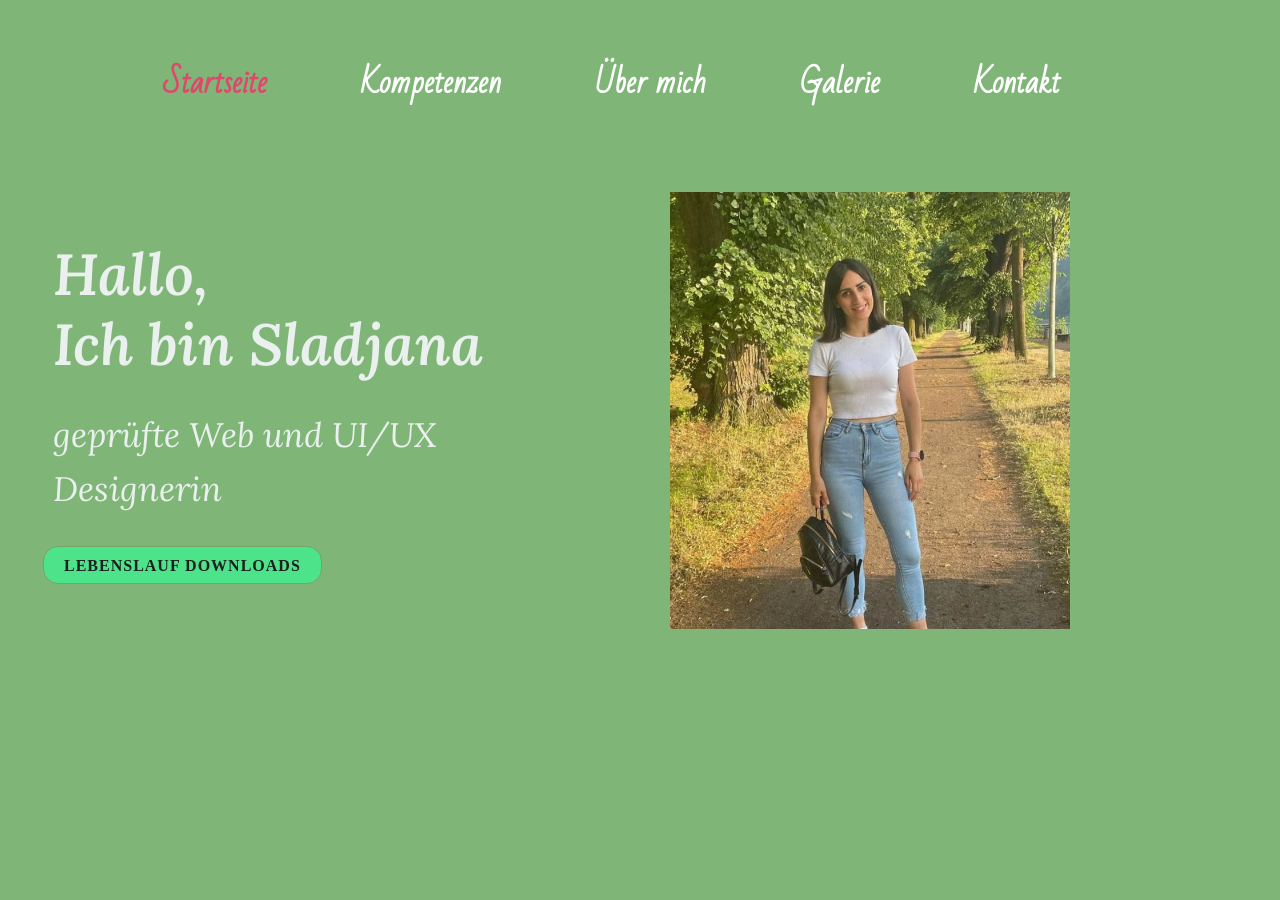
==== index.html @ 1c3aef2c "first commit" ====
<!DOCTYPE html>
<html lang="de">
	<head>
		<meta charset="utf-8">
		<meta name="viewport" content="width=device-width, initial-scale=1">
		<title>Portfolio</title>
		<link rel="stylesheet" href="css/styles.css">
		<link rel="icon" type="image/png" href="img/favicon.png">
	</head>
	<body id="nav-open">
		<!-- Header --> 
		<header>
			<div class="wrapper">
				<div class="row">
					
					<div class="column col_">
						<a class="nav-toggle nav-open" href="#nav-open">&#x2261; Menü öffnen</a>
						<a class="nav-toggle nav-closed" href="#nav-closed">&#x2261; Menü schließen</a>
						<nav>
							<ul id="navigation">
								<li><a href="startseite.html" class="active">Startseite</a></li>
								<li><a href="kompetenzen.html">Kompetenzen</a></li>
								<li>
									<a href="ueber mich.html">Über mich</a>
					
								</li>
                                <li><a href="galerie.html">Galerie</a></li>
								<li><a href="kontakt.html">Kontakt</a></li>
							</ul>
						</nav>
					</div>
				</div>
			</div>
		</header>
		<!-- Hero-Teaser --> 
		<section class="hero dark">
			<div class="wrapper">
				<div class="row">
					<div class="column col_1_2">
						<h1>Hallo, 
                            <br> Ich bin Sladjana </h1>
						<h2>geprüfte Web und UI/UX Designerin</h2>
						<a href="Lebenslauf Sladja.pdf" class="button">Lebenslauf downloads</a>
					    </div>
					<div class="column col_1_2">
						<img src="img2.jpg" width="400px">
					</div>
				</div>
			</div>
		</section>
		
	
	</body>
</html>
---- css/styles.css ----
@charset "utf-8";


/* Webfonts-Einbindung */


@import url('https://fonts.googleapis.com/css2?family=Andika&family=Bad+Script&family=Courgette&family=Lora:ital,wght@0,400..700;1,400..700&display=swap');
;


* {
	margin: 0;
	padding: 0;
	-mozbox-sizing: border-box;
	-webkit-box-sizing: border-box;
	box-sizing: border-box;
}


/* Basisformatierung */

body {
	font: 400 1.125rem/1.55 'Lora''Andika';
	color: #333;
	background-color: rgb(127, 182, 119);
}

img {
	max-width: 100%;
	height: auto;
}


/* Layout */

.wrapper {
	max-width: 1250px;
	padding: 0 25px;
	margin: 0 auto;
}

.column {
	float: left;
	margin: 25px 0 25px 5%;
}

.column:first-child {
	margin-left: 0;
}

section {
	padding: 15px 0;
}


.dark {
	background-color: rgb(127, 182, 119);
}


.no-gutter .column {
	margin: 0;
	padding: 60px;
}

.no-gutter .col_1_2 {
	width: 50%;
}

.no-gutter .col_1_3 {
	width: 33.33%;
}

.no-gutter .col_2_3 {
	width: 66.66%;
}

.no-gutter .col_1_4 {
	width: 25%;
}

.no-gutter .col_3_4 {
	width: 75%;
}


/* Clearfix */

.row:before,
.row:after {
	content: " ";
	display: table;
}

.row::after {
	clear: both;
}


/* Spalten */

.col_1 {
	width: 100%;
}

.col_1_2 {
	width: 47.5%;
}

.col_1_3 {
	width: 30%;
}

.col_2_3 {
	width: 65%;
}

.col_1_4 {
	width: 21.25%;
}

.col_3_4 {
	width: 73.75%;
}


/* Navigation */

#navigation {
	float: right;
	margin-top: 20px;
}

#navigation li {
	display: inline;
	list-style: none;
	margin-left: 90px;
}

#navigation li a {
	text-decoration: none;
	text-transform:none;
	font-size: 30px;
	font-family:'Bad script' ;
	font-weight: 600;
	color:white;
	padding: 15px 0;
}

#navigation li a:hover,
#navigation li a.active {
	color: #e1476d;
}


/* Drop-Down-Menü */

#navigation li {
	position: relative;
}

#navigation ul li a {
	display: block;
	font-size: 1.125rem;
	/* 18 Pixel */
	text-transform: none;
	padding: 10px 35px 10px 15px;
	border-bottom: 1px solid rgba(34, 224, 16, 0.2);
}

#navigation ul li {
	margin-left: 0;
}

#navigation ul li a:hover {
	background: rgb(206, 183, 29);
	color: #fff;
}

#navigation li:hover ul {
	display: block;
}


/* Responsive Navigation */

.nav-toggle {
	display: none;
}

.nav-toggle {
	background:green;
	padding: 10px 15px;
	color: white;
}

.nav-toggle:hover {
	background: #05e41f;
	text-decoration: none;
}


#nav {
	background: #a2d78f;
	padding: 15px 0;
	position: sticky;
	top: 0px;
	box-shadow: 0px 10px 15px 0 rgba(0, 0, 0, .1);
	z-index: 9999;
}


.main-nav {
	display: flex;
	justify-content: space-evenly;
	flex-wrap: wrap;
}

.main-nav li {
	list-style: none;
}

.main-nav a {
	border-radius: 5px;
	background: #fff;
	background: rgba(255, 255, 255, .2);
	border: 1px solid rgba(255, 255, 255, .3);
	color: #fff;
	display: block;
	padding: 5px 25px;
	transition: all 0.2s;
}

.main-nav a:hover {
	background: rgba(255, 255, 255, 1);
	border: 1px solid rgba(255, 255, 255, .3);
	color: #4697A8;
	text-decoration: none;
}

ul.main-nav {
	margin-bottom: 0;
}



/* Typo */

h1,
h2,
h3,
h4,
h5,
h6 {
	font-family: 'Lora', sans-serif;
	font-style: italic;
	font-weight: 400;
	margin-bottom: 30px;
	color: #e9f0ed;
	line-height: 1.6;
}

h1 {
	font-size: 3.625rem;
	/* 58px; */
	margin-bottom: 25px;
	margin-left: 20px;
	font-weight: 600;
	line-height: 1.2;
}

h2 {
	font-size: 2.125rem;
	/* 34px; */
	font-weight: 400;
	margin-left: 20px;

}

h3 {
	font-size: 1.75rem;
	/* 28px; */
}

h4 {
	font-size: 1.5rem;
	/* 24px; */
}

h5 {
	font-size: 1.375rem;
	/* 22px; */
}

h6 {
	font-size: 1.250rem;
	/* 20px; */
}

p {
	margin: 0 0 30px;
	font-size: 20px;
}

a {
	color: #e1476d;
    text-decoration: none;
}

a:hover {
	text-decoration: underline;
}


.button {
	background: #4ce38b;
	border: 1px solid #76a464;
	padding: 10px 20px 8px;
	text-decoration: none;
	text-transform: uppercase;
	letter-spacing: 1px;
	color: #201e1e;
	font-weight: 600;
	margin-left: 10px;
	display: inline-block;
	transition: all 0.15s ease-out 0s;
	border-radius:15px;
	
}

.button:hover {
	background-color: #e1476d;
	color: #fff;
	text-decoration: none;
}


.zentrieren {
	text-align: center;
	margin-left:10px;
}


ul,
ol {
	margin: 0 0 15px 0px;
}




/* Kompetenzen Seite */

.leistungen {
	text-align: center;
}


.kompetenzen h1 {
	text-align: center;
	margin-left: 70px;
	color: #030f06;
	
}
.kompetenzen h2 {
	text-align: center;
	margin-left: 70px;
	color: #030f06;

}

.buttonn {
	background: #4ce38b;
	border: 1px solid #76a464;
	padding: 10px 20px 8px;
	text-decoration: none;
	text-transform: uppercase;
	letter-spacing: 1px;
	color: #201e1e;
	font-weight: 600;
	margin-left: 460px;
	display: inline-block;
	transition: all 0.15s ease-out 0s;
	border-radius:15px;
}

.buttonn:hover {
	background-color: #e1476d;
	color: #fff;
	text-decoration: none;
}


.website {
	background-color: white;
	border-radius: 30px;
}

.website h1{
	color: rgb(127, 182, 119);
	font-size:50px;
	text-align: center;
}

.website p{
	font-size:30px;
	text-align: center;

}
/* Media Queries */



@media only screen and (max-width: 950px) {
	.col_1_2,
	.col_1_3,
	.col_2_3,
	.col_1_4,
	.col_3_4,
	.no-gutter .col_1_2,
	.no-gutter .col_1_3,
	.no-gutter .col_2_3,
	.no-gutter .col_1_4,
	.no-gutter .col_3_4 {
		width: 100%;
	}
	.column {
		margin-left: 0;
	}
	section {
		padding: 40px 0;
	}
	.light {
		margin: 40px 0;
	}
	.hero h1 {
		font-size: 3rem;
		/* 48px; */
		font-size: 12vw;
	}
	.hero h2 {
		font-size: 1.875rem;
		/* 30px; */
	}
	.news .column,
	footer .wrapper .column {
		max-width: 360px;
		margin: 25px auto 50px;
		float: none;
	}

	.buttonn{
		margin-left: 2oopx;
	}

	
	/* Responsive Navigation */
	nav {
		height: 0;
		overflow: hidden;
	}
	.nav-toggle {
		display: block;
	}
	#nav-open:target .nav-closed {
		display: block;
	}
	.nav-closed,
	#nav-closed:target .nav-closed,
	#nav-open:target .nav-open {
		display: none;
	}
	#nav-open:target nav {
		height: 500px;
	}
	#navigation {
		margin-top: 15px;
		float: none;
		border-bottom: 1px solid #ccc;
	}
	#navigation li {
		display: block;
		margin-left: 0;
		text-align: left;
		border-top: 1px solid #ccc;
	}
	#navigation li a {
		margin-left: 0;
		display: block;
		padding: 15px 30px;
	}
	#navigation ul {
		position: relative;
		display: block;
		top: 0;
		left: 0;
		box-shadow: 0 0 0 rgba(0, 0, 0, 0);
		width: 100%;
		margin-bottom: 0;
	}
	#navigation ul li a {
		border-bottom: 0;
		padding: 15px 15px 15px 60px;
	}
	#nav nav{
		height: auto;
	}
	#nav{
		display: none;
	}
	.main-nav li {
		margin: 10px
	}
	header .col_3_4 {
		margin-top: 0;
	}
	
}



/* Druckformatierung */

@media print {

	header, footer {
		display: none;
	}

	p { 
    	font-family: Arial, sans-serif;
		font-size: 10pt;
	}

	h1, h2, h3, h4, h5, h6 { 
		font-family: Arial, sans-serif; 
		font-size: 18pt; 
		color: #000;
		font-style: normal;
	}
	
	section{
		padding: 0;
	}

}
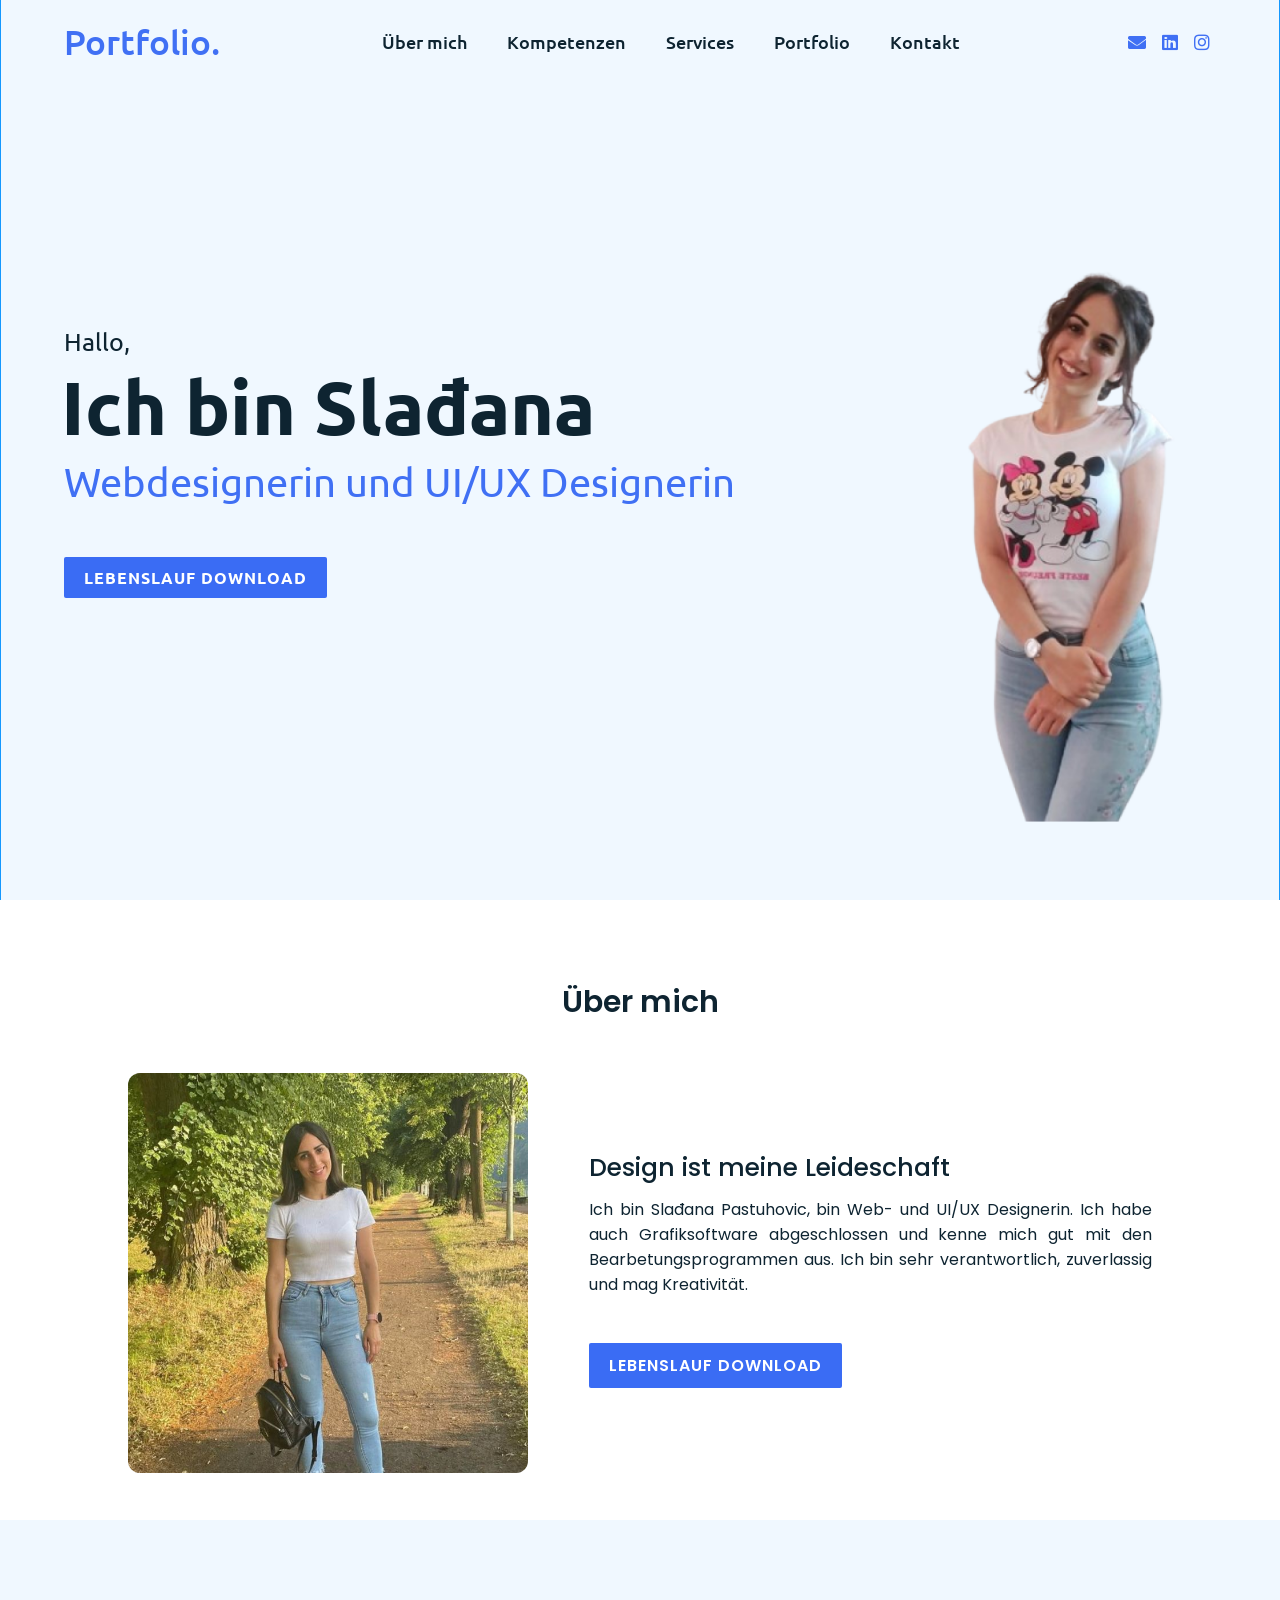
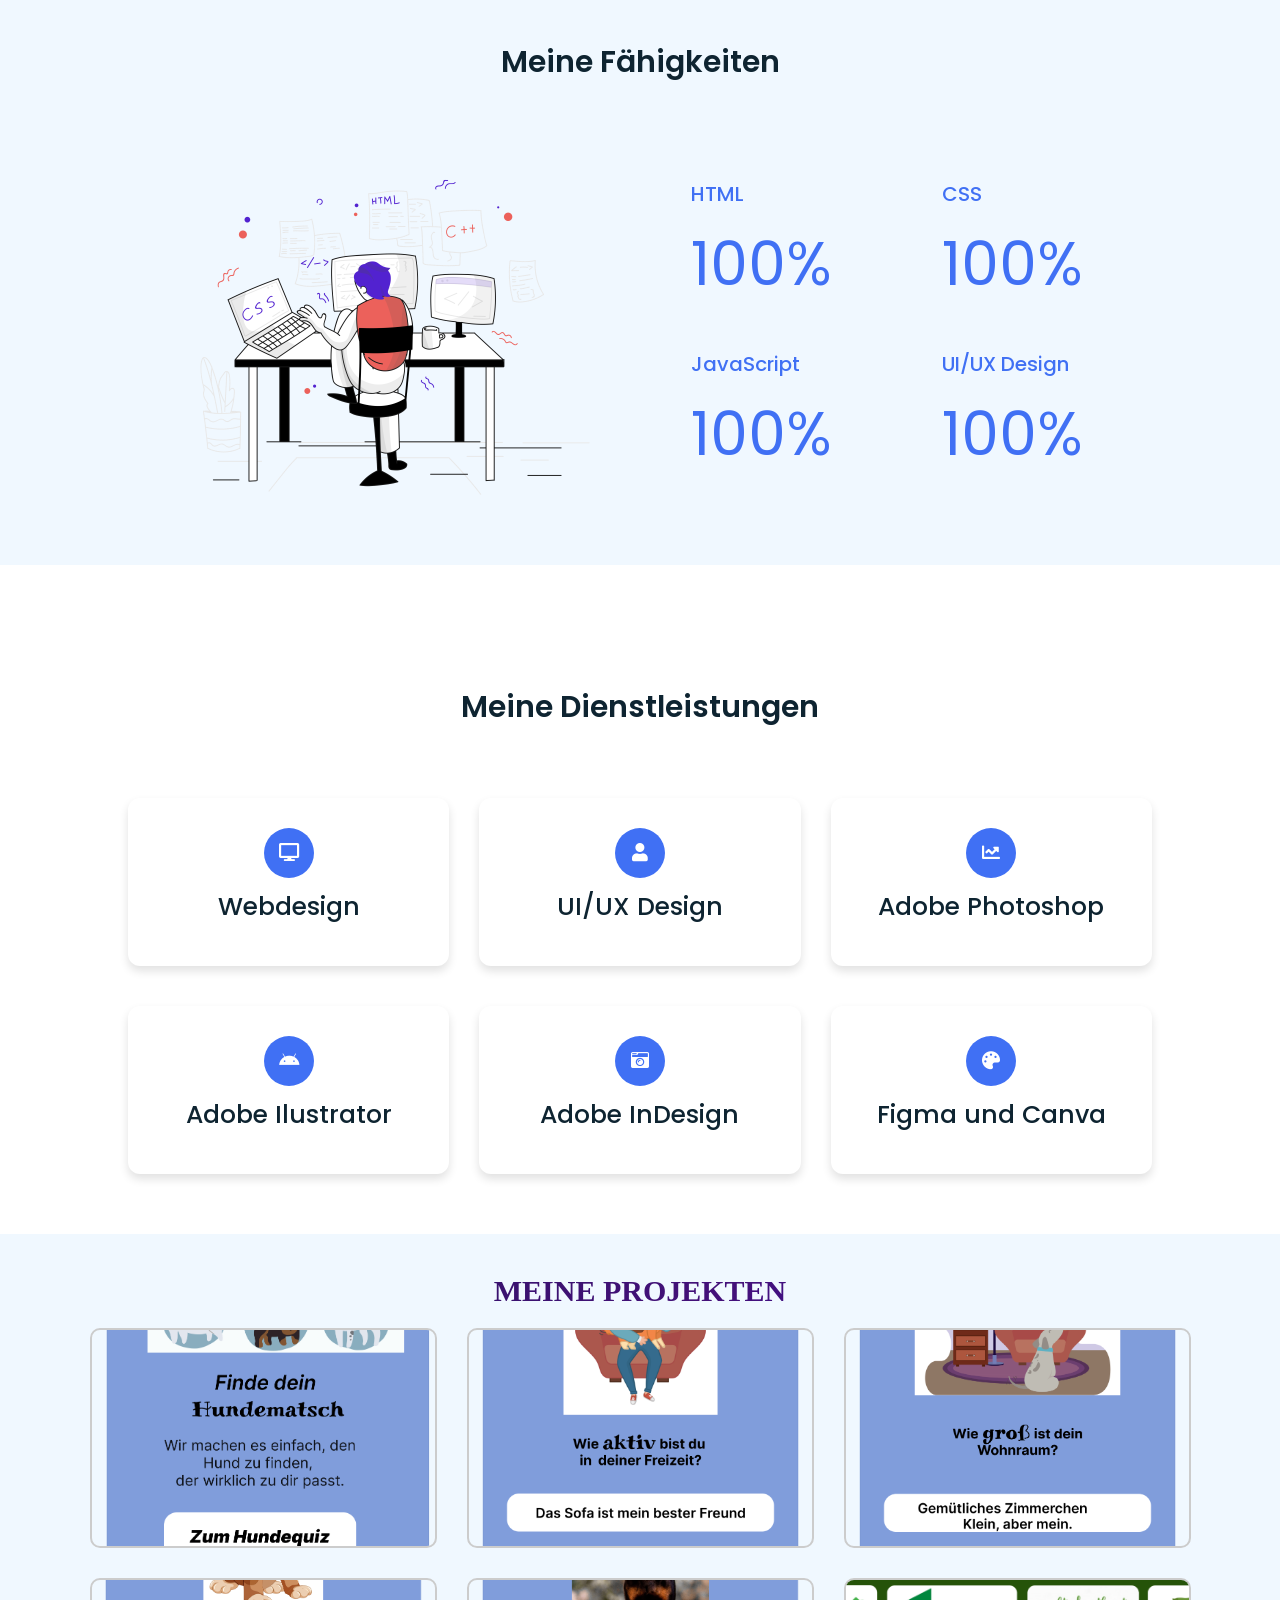
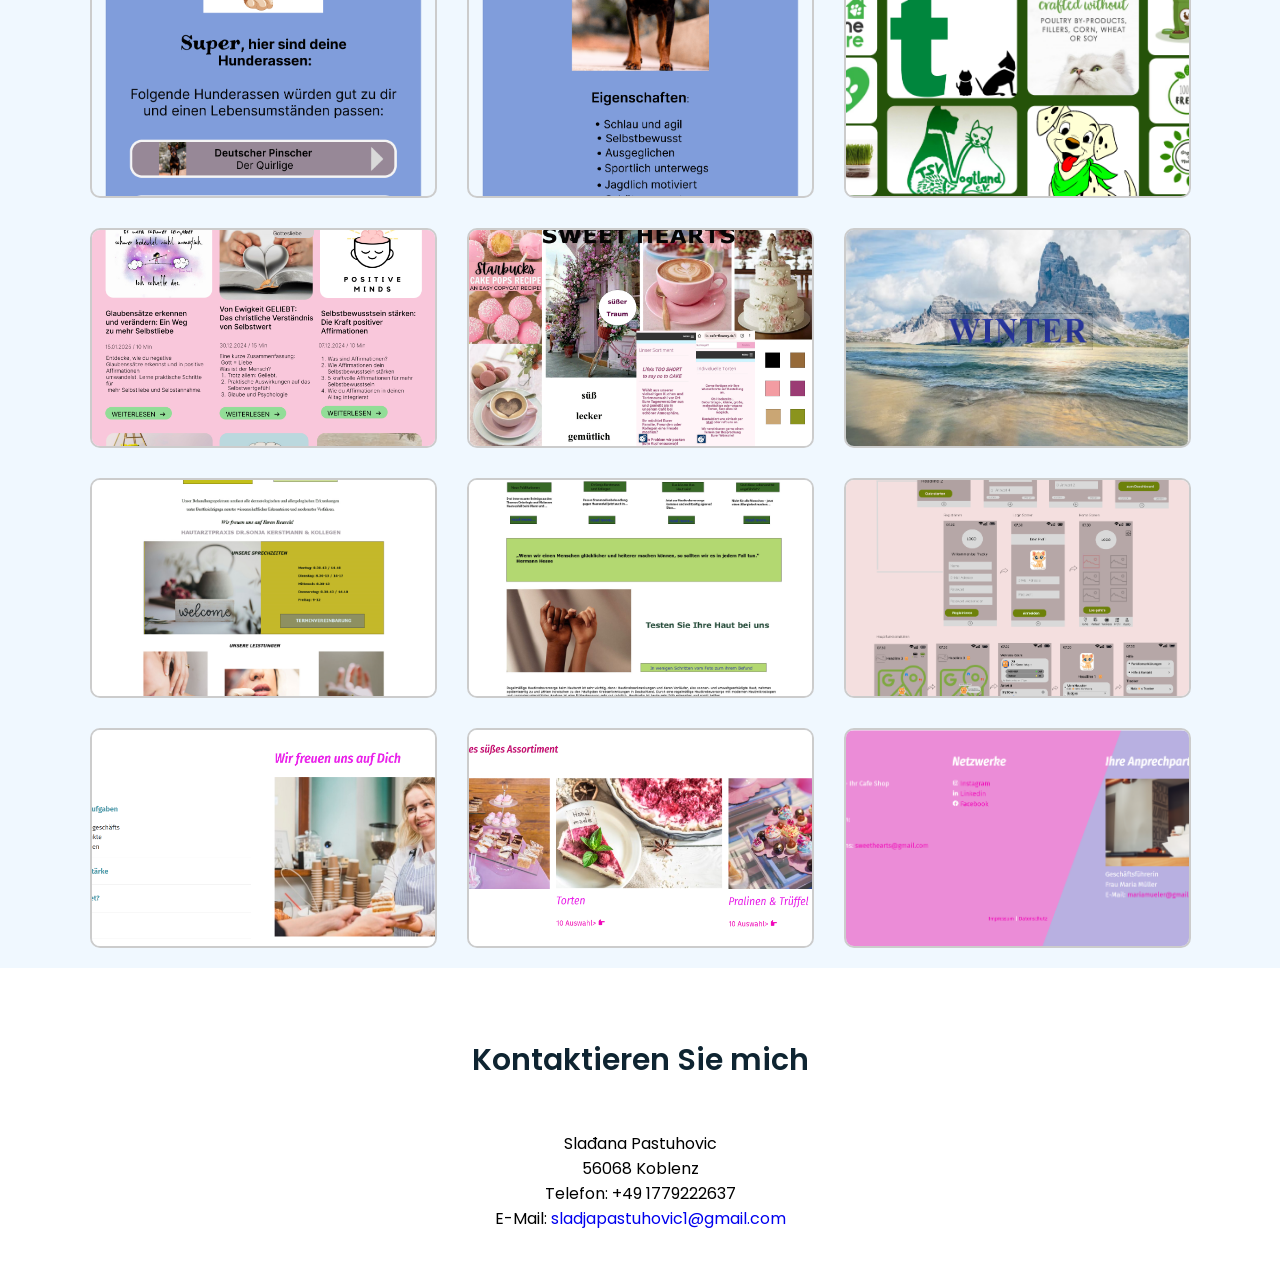
==== commit 4bfb70af: "first commit" ====
--- a/index.html
+++ b/index.html
@@ -1,57 +1,286 @@
-
-
 <!DOCTYPE html>
-<html lang="de">
-	<head>
-		<meta charset="utf-8">
-		<meta name="viewport" content="width=device-width, initial-scale=1">
-		<title>Portfolio</title>
-		<link rel="stylesheet" href="css/styles.css">
-		<link rel="icon" type="image/png" href="img/favicon.png">
-	</head>
-	<body id="nav-open">
-		<!-- Header --> 
-		<header>
-			<div class="wrapper">
-				<div class="row">
-					
-					<div class="column col_">
-						<a class="nav-toggle nav-open" href="#nav-open">&#x2261; Menü öffnen</a>
-						<a class="nav-toggle nav-closed" href="#nav-closed">&#x2261; Menü schließen</a>
-						<nav>
-							<ul id="navigation">
-								<li><a href="startseite.html" class="active">Startseite</a></li>
-								<li><a href="kompetenzen.html">Kompetenzen</a></li>
-								<li>
-									<a href="ueber mich.html">Über mich</a>
-					
-								</li>
-                                <li><a href="galerie.html">Galerie</a></li>
-								<li><a href="kontakt.html">Kontakt</a></li>
-							</ul>
-						</nav>
-					</div>
-				</div>
-			</div>
-		</header>
-		<!-- Hero-Teaser --> 
-		<section class="hero dark">
-			<div class="wrapper">
-				<div class="row">
-					<div class="column col_1_2">
-						<h1>Hallo, 
-                            <br> Ich bin Sladjana </h1>
-						<h2>geprüfte Web und UI/UX Designerin</h2>
-						<a href="Lebenslauf Sladja.pdf" class="button">Lebenslauf downloads</a>
-					    </div>
-					<div class="column col_1_2">
-						<img src="img2.jpg" width="400px">
-					</div>
-				</div>
-			</div>
-		</section>
-		
-	
-	</body>
-</html>
-
+
+<html lang="en">
+
+<head>
+  <meta charset="UTF-8">
+  <meta name="viewport" content="width=device-width, initial-scale=1">
+
+  <title>PORTFOLIO</title>
+
+  <link rel="stylesheet" href="https://cdnjs.cloudflare.com/ajax/libs/font-awesome/5.15.2/css/all.min.css">
+  <link rel="stylesheet" href="style.css">
+
+</head>
+
+<body>
+
+  <div class="scroll-button">
+    <a href="#home"><i class="fas fa-arrow-up"></i></a>
+  </div>
+
+  <!-- Navigation -->
+  <nav>
+    <div class="navbar">
+      <div class="logo"><a href="#">Portfolio.</a></div>
+      <ul class="menu">
+        <li><a href="#about">Über mich</a></li>
+        <li><a href="#skills">Kompetenzen</a></li>
+        <li><a href="#services">Services</a></li>
+        <li><a href="#portfolio">Portfolio</a></li>
+        <li><a href="#contact">Kontakt</a></li>
+        <div class="cancel-btn">
+          <i class="fas fa-times"></i>
+          </div>
+      </ul>
+      <div class="media-icons">
+        <a href="mailto:sladjapastuhovic1@gmail.com"><i class="fas fa-envelope"></i></a>
+        <a href="https://www.linkedin.com/in/sla%C4%91ana-pastuhovic-843a81268/"><i class="fab fa-linkedin"></i></a>
+        <a href="https://www.instagram.com/sladjaa1993/"><i class="fab fa-instagram"></i></a>
+      </div>
+    </div>
+    <div class="menu-btn">
+      <i class="fas fa-bars"></i>
+    </div>
+  </nav>
+
+  <!-- Home -->
+  <section class="home" id="home">
+    <div class="home-content">
+      <div class="text">
+        <div class="text-one">Hallo,</div>
+        <div class="text-two">Ich bin Slađana </div>
+        <div class="text-three">Webdesignerin und UI/UX Designerin</div>
+      </div>
+      <div class="button">
+        <a href="Lebenslauf Sladja.pdf" target="_blank" class="btn">Lebenslauf download</a>
+      </div>
+    </div>
+  </section>
+
+  <!-- Über mich -->
+  <section class="about" id="about">
+    <div class="content">
+      <div class="title"><span>Über mich</span></div>
+      <div class="about-details">
+        <div class="left">
+          <img src="Images/slika moja.jpg"/>
+        </div>
+        <div class="right">
+          <div class="topic">Design ist meine Leideschaft</div>
+          <p>
+            Ich bin Slađana Pastuhovic, bin Web- und UI/UX Designerin. Ich habe auch Grafiksoftware abgeschlossen und kenne mich gut mit den Bearbetungsprogrammen aus.
+            Ich bin sehr verantwortlich, zuverlassig und mag Kreativität.
+          </p>
+          <div class="button">
+            <a href="Lebenslauf Sladja.pdf" target="_blank" class="btn">Lebenslauf download</a>
+          </div>
+        </div>
+      </div>
+    </div>
+  </section>
+
+
+   <!-- KOMPETENZEN -->
+  <section class="skills" id="skills">
+    <div class="content">
+      <div class="title"><span>Meine Fähigkeiten</span></div>
+      <div class="skills-details">
+        <div class="text">
+          <div class="topic"></div>
+          <img src="Images/developement.png" id="dev-img">
+          <div class="experience">
+            <div class="num"></div>
+            <div class="">
+            </div>
+          </div>
+        </div>
+        <div class="boxes">
+          <div class="box">
+            <div class="topic">HTML</div>
+            <div class="per">100%</div>
+          </div>
+          <div class="box">
+            <div class="topic">CSS</div>
+            <div class="per">100%</div>
+          </div>
+          <div class="box">
+            <div class="topic">JavaScript</div>
+            <div class="per">100%</div>
+          </div>
+          <div class="box">
+            <div class="topic">UI/UX Design</div>
+            <div class="per">100%</div>
+          </div>
+        </div>
+      </div>
+    </div>
+  </section>
+
+  
+
+  <!-- DIENSTLESITUNGEN-->
+  <section class="services" id="services">
+    <div class="content">
+      <div class="title"><span>Meine Dienstleistungen</span></div>
+      <div class="boxes">
+        <div class="box">
+          <div class="icon">
+            <i class="fas fa-desktop"></i>
+          </div>
+          <div class="topic">Webdesign</div>
+        </div>
+        <div class="box">
+          <div class="icon">
+            <i class="fas fa-user"></i>
+            </div>
+          <div class="topic">UI/UX Design</div>
+         
+        </div>
+        <div class="box">
+          <div class="icon">
+            <i class="fas fa-chart-line"></i>
+          </div>
+          <div class="topic">Adobe Photoshop</div>
+      
+        </div>
+        <div class="box">
+          <div class="icon">
+            <i class="fab fa-android"></i>
+          </div>
+          <div class="topic">Adobe Ilustrator</div>
+       
+        </div>
+        <div class="box">
+          <div class="icon">
+            <i class="fas fa-camera-retro"></i>
+          </div>
+          <div class="topic">Adobe InDesign</div>
+       
+        </div>
+        <div class="box">
+          <div class="icon">
+            <i class="fas fa-palette"></i>         
+           </div>
+          <div class="topic">Figma und Canva</div>
+         
+        </div>
+      </div>
+    </div>
+  </section>
+
+
+ <!-- PORTFOLIO-->
+ <section class="portfolio" id="portfolio">
+ <div class="container">
+  <div class="row">
+    <div class="col-md-12 text-center">
+      <h3 class="animate-charcter"> MEINE PROJEKTEN</h3>
+    </div>
+  </div>
+</div>
+  
+  <section class="image-gallery">
+    <div class="image-container">
+        <a href="Images/App Design1Slide.png" target="_blank">
+            <img src="Images/App Design1Slide.png" alt="Slika 1" class="gallery-image">
+        </a>
+    </div>
+    <div class="image-container">
+        <a href="Images/App Design2Slide.png" target="_blank">
+            <img src="Images/App Design2Slide.png" alt="Slika 2" class="gallery-image">
+        </a>
+    </div>
+    <div class="image-container">
+        <a href="Images/App Design3Slide.png" target="_blank">
+            <img src="Images/App Design3Slide.png" alt="Slika 3" class="gallery-image">
+        </a>
+    </div>
+    <div class="image-container">
+        <a href="Images/App Design4Slide.png" target="_blank">
+            <img src="Images/App Design4Slide.png" alt="Slika 4" class="gallery-image">
+        </a>
+    </div>
+    <div class="image-container">
+        <a href="Images/App Design5Slide.png" target="_blank">
+            <img src="Images/App Design5Slide.png" alt="Slika 5" class="gallery-image">
+        </a>
+    </div>
+    <div class="image-container">
+        <a href="Images/Bento Grid.png" target="_blank">
+            <img src="Images/Bento Grid.png" alt="Slika 6" class="gallery-image">
+        </a>
+    </div>
+    <div class="image-container">
+        <a href="Images/Blog Design.png" target="_blank">
+            <img src="Images/Blog Design.png" alt="Slika 7" class="gallery-image">
+        </a>
+    </div>
+   
+    <div class="image-container">
+        <a href="Images/Moodboard2.jpg" target="_blank">
+            <img src="Images/Moodboard2.jpg" alt="Slika 9" class="gallery-image">
+        </a>
+    </div>
+    <div class="image-container">
+        <a href="Images/Photoshop 1.jpg" target="_blank">
+            <img src="Images/Photoshop 1.jpg" alt="Slika 10" class="gallery-image">
+        </a>
+    </div>
+    <div class="image-container">
+        <a href="Images/Screendesign Startseite.png" target="_blank">
+            <img src="Images/Screendesign Startseite.png" alt="Slika 11" class="gallery-image">
+        </a>
+    </div>
+    <div class="image-container">
+        <a href="Images/Screendesign Unterseite.jpg" target="_blank">
+            <img src="Images/Screendesign Unterseite.jpg" alt="Slika 12" class="gallery-image">
+        </a>
+    </div>
+    <div class="image-container">
+      <a href="Images/UX Konzept.png" target="_blank">
+          <img src="Images/UX Konzept.png" alt="Slika 13" class="gallery-image">
+      </a>
+  </div>
+
+  <div class="image-container">
+    <a href="Images/Sweet hearts 1.png" target="_blank">
+        <img src="Images/Sweet hearts 1.png" alt="Slika 13" class="gallery-image">
+    </a>
+</div>
+
+<div class="image-container">
+  <a href="Images/Sweet hearts 2.png" target="_blank">
+      <img src="Images/Sweet hearts 2.png" alt="Slika 13" class="gallery-image">
+  </a>
+</div>
+
+<div class="image-container">
+  <a href="Images/Sweet hearts Footer.png" target="_blank">
+      <img src="Images/Sweet hearts Footer.png" alt="Slika 13" class="gallery-image">
+  </a>
+</div>
+  
+</section>
+
+
+  <!-- KONTAKT -->
+  <section class="contact" id="contact">
+    <div class="content">
+      <div class="title"><span>Kontaktieren Sie mich</span></div>
+      <div class="text">
+        <p> Slađana Pastuhovic<br>
+          56068 Koblenz<br></p>
+          <p>Telefon: +49 1779222637<br>E-Mail: <a href="mailto:sladjapastuhovic1@gmail.com">sladjapastuhovic1@gmail.com</a></p>
+        
+        </div>
+      </div>
+    </div>
+  </section>
+
+  
+
+  <script src="script.js"></script>
+</body>
+
+</html>
--- a/style.css
+++ b/style.css
@@ -0,0 +1,676 @@
+@import url('https://fonts.googleapis.com/css2?family=Poppins:wght@400;500;600;700&family=Ubuntu:wght@400;500;700&display=swap');
+
+* {
+  margin: 0;
+  padding: 0;
+  box-sizing: border-box;
+  text-decoration: none;
+  scroll-behavior: smooth;     
+}
+
+::-webkit-scrollbar {
+  width: 10px;
+}
+
+::-webkit-scrollbar-track {
+  background: #090909;      
+}
+
+::-webkit-scrollbar-thumb {
+  background: #6e93f7;
+  border-radius: 12px;
+  transition: all 0.3s ease;
+}
+
+::-webkit-scrollbar-thumb:hover {
+  background: #4070f4;
+}
+
+/* navbar */
+nav {
+  position: fixed;
+  width: 100%;
+  padding: 20px 0;
+  z-index: 998;
+  transition: all 0.3s ease;
+  font-family: 'Ubuntu', sans-serif;
+}
+
+nav.sticky {
+  background: #0f0f0f;  
+  padding: 13px 0;
+}
+
+nav .navbar {
+  width: 90%;
+  display: flex;
+  justify-content: space-between;
+  align-items: center;
+  margin: auto;
+}
+
+nav .navbar .logo a {
+  font-weight: 500;
+  font-size: 35px;
+  color: #4070f4;
+}
+
+nav.sticky .navbar .logo a {
+  color: #fff;
+}
+
+nav .navbar .menu {
+  display: flex;
+  position: relative;
+}
+
+nav .navbar .menu li {
+  list-style: none;
+  margin: 0 20px;
+}
+
+.navbar .menu a {
+  font-size: 18px;
+  font-weight: 500;
+  color: #0E2431;
+  padding: 6px 0;
+  transition: all 0.4s ease;
+}
+
+.navbar .menu a:hover {
+  color: #4070f4;
+}
+
+nav.sticky .menu a {
+  color: #FFF;
+}
+
+nav.sticky .menu a:hover {
+  color: #1c06e0;
+}
+
+.navbar .media-icons a {
+  color: #4070f4;
+  font-size: 18px;
+  margin: 0 6px;
+}
+
+nav.sticky .media-icons a {
+  color: #FFF;
+}
+
+/* Menü Button CSS */
+nav .menu-btn,
+.navbar .menu .cancel-btn {
+  position: absolute;
+  color: #fff;
+  right: 30px;
+  top: 20px;
+  font-size: 20px;
+  cursor: pointer;
+  transition: all 0.3s ease;
+  display: none;
+}
+
+nav .menu-btn {
+  color: #4070f4;
+}
+
+nav.sticky .menu-btn {
+  color: #FFF;
+}
+
+.navbar .menu .menu-btn {
+  color: #fff;
+}
+
+/* HOME */
+.home {
+  height: 100vh;
+  width: 100%;
+  background: url("Images/bild\ background1.png") no-repeat;
+  background-size: cover;
+  background-position: center;
+  background-attachment: fixed;
+  font-family: 'Ubuntu', sans-serif;
+}
+
+.home .home-content {
+  width: 90%;
+  height: 100%;
+  margin: auto;
+  display: flex;
+  flex-direction: column;
+  justify-content: center;
+}
+
+.home .text-one {
+  font-size: 25px;
+  color: #0E2431;
+}
+
+.home .text-two {
+  color: #0E2431;
+  font-size: 75px;
+  font-weight: 600;
+  margin-left: -3px;
+}
+
+.home .text-three {
+  font-size: 40px;
+  margin: 5px 0;
+  color: #4070f4;
+}
+
+.btn{
+  color: white;
+  background-color: #3a6cf4;
+  font-size: 1em;
+  font-weight: 600;
+  display: inline-block;
+  padding: 10px 20px;
+  text-transform: uppercase;
+  text-decoration: none;
+  letter-spacing: 1px;
+  border-radius: 2px;
+  margin-top: 30px;
+  transition: 0.5s ease;
+}
+
+.btn:hover{
+  background-color: #235bf6;
+}
+
+section {
+  padding-top: 40px;
+}
+
+section .content {
+  width: 80%;
+  margin: 40px auto;
+  font-family: 'Poppins', sans-serif;
+}
+
+.about .about-details {
+  display: flex;
+  justify-content:space-between;
+  align-items: center;
+}
+
+section .title {
+  display: flex;
+  justify-content: center;
+  margin-bottom: 40px;
+}
+
+section .title span {
+  color: #0E2431;
+  font-size: 30px;
+  font-weight: 600;
+  position: relative;
+  padding-bottom: 8px;
+}
+
+.about .about-details .left {
+  width: 45%;
+}
+
+.about .left img {
+  height: 400px;
+  width: 400px;
+  object-fit: cover;
+  border-radius: 12px;
+}
+
+.about-details .right {
+  width: 55%;
+}
+
+section .topic {
+  color: #0E2431;
+  font-size: 25px;
+  font-weight: 500;
+  margin-bottom: 10px;
+}
+
+section .topic img {
+height: 800px;
+ max-width: 700px;
+  object-fit: cover;
+  border-radius: 12px;
+}
+
+.about-details .right p {
+  text-align: justify;
+  color: #0E2431;
+}
+
+section .button {
+  margin: 16px 0;
+}
+
+section .button button {
+  outline: none;
+  padding: 8px 16px;
+  border-radius: 4px;
+  font-size: 25px;
+  font-weight: 400;
+  background: #4070f4;
+  color: #fff;
+  border: 2px solid transparent;
+  cursor: pointer;
+  transition: all 0.4s ease;
+}
+
+section .button button:hover {
+  border-color: #4070f4;
+  background-color: #fff;
+  color: #4070f4;
+}
+
+  /* PORTFOLIO */
+
+  .portfolio {
+    background: #F0F8FF;
+    margin-top: 40px;
+  }
+
+  .animate-charcter{
+   text-transform:uppercase;
+  background-image: linear-gradient(
+    -225deg,
+    #231557 0%,
+    #44107a 29%,
+    #0616f7 67%,
+    #4e8de1 100%
+  );
+  background-size: auto auto;
+  background-clip: border-box;
+  background-size: 200% auto;
+  color: #fff;
+  -webkit-background-clip: text;
+  -webkit-text-fill-color: transparent;
+  animation: textclip 2s linear infinite;
+  font-size: 30px;
+  text-align: center;
+}
+
+@keyframes textclip {
+  to {
+    background-position: 200% center;
+  }
+}
+.image-container:first-child {
+    margin-top: 0; 
+    margin-left: 0; 
+}
+.image-gallery {
+    display:flex;
+    flex-wrap: wrap;
+    gap: 30px; 
+    justify-content: center; 
+    padding: 20px; 
+}
+
+.image-container {
+    box-sizing: border-box;
+    flex: 1 1 calc(30% - 30px); 
+    max-width: calc(30% - 25px); 
+    height: 220px;
+    overflow: hidden;
+    border: 2px solid #ccc;
+    cursor: pointer;
+    border-radius: 10px;  
+}
+
+.gallery-image {
+    width: 100%;
+    height: 100%;
+    object-fit: cover; 
+    transition: transform 0.3s ease;  
+}
+
+.gallery-image:hover {
+    transform: scale(1.1); 
+}
+
+
+/* KOMPETENZEN */
+.skills {
+  background: #F0F8FF;
+}
+
+.skills .content {
+  padding: 40px 0;
+}
+
+.skills .skills-details {
+  display: flex;
+  justify-content: space-between;
+  align-items: center;
+}
+
+.skills-details .text {
+  width: 50%;
+}
+
+.skills-details p {
+  color: #0E2431;
+  text-align: justify;
+}
+
+.skills-details .boxes {
+  width: 45%;
+  display: flex;
+  flex-wrap: wrap;
+  justify-content: space-between;
+}
+
+.skills-details .box {
+  width: calc(100% / 2 - 20px);
+  margin: 20px 0;
+}
+
+.skills-details .boxes .topic {
+  font-size: 20px;
+  color: #4070f4;
+}
+
+.skills-details .boxes .per {
+  font-size: 60px;
+  color: #4070f4;
+}
+
+/* SERVICE */
+.services .boxes {
+  display: flex;
+  flex-wrap: wrap;
+  justify-content: space-between;
+}
+
+.services .boxes .box {
+  margin: 20px 0;
+  width: calc(100% / 3 - 20px);
+  text-align: center;
+  border-radius: 12px;
+  padding: 30px 10px;
+  box-shadow: 0 5px 10px rgba(0, 0, 0, 0.12);
+  cursor: default;
+  transition: all 0.4s ease;
+}
+
+.services .boxes .box:hover {
+  background: #4070f4;
+  color: #fff;
+}
+
+.services .boxes .box .icon {
+  height: 50px;
+  width: 50px;
+  background: #4070f4;
+  border-radius: 50%;
+  text-align: center;
+  line-height: 50px;
+  font-size: 18px;
+  color: #fff;
+  margin: 0 auto 10px auto;
+  transition: all 0.4s ease;
+}
+
+.boxes .box:hover .icon {
+  background-color: #fff;
+  color: #4070f4;
+}
+
+.services .boxes .box:hover .topic,
+.services .boxes .box:hover p {
+  color: #0E2431;
+  transition: all 0.4s ease;
+}
+
+.services .boxes .box:hover .topic,
+.services .boxes .box:hover p {
+  color: #fff;
+}
+
+/* KONTAKT */
+.contact {
+  background: white;
+}
+
+.contact .content {
+  margin: 0 auto;
+  padding: 30px 0;
+}
+
+.contact .text {
+  width: 80%;
+  text-align: center;
+  margin: auto;
+}
+
+
+/* Scroll TO Top Button CSS */
+.scroll-button a {
+  position: fixed;
+  bottom: 20px;
+  right: 20px;
+  color: #fff;
+  background: #4070f4;
+  padding: 7px 12px;
+  ;
+  font-size: 18px;
+  border-radius: 6px;
+  display: none;
+}
+
+/* Responsive Media Query */
+@media (max-width: 1190px) {
+ 
+  section .content {
+    width: 95%;
+  }
+  .skills{
+    text-align: center;
+  }
+}
+
+@media (max-width: 1090px) {
+  
+  nav .navbar {
+    width: 90%;
+  }
+
+  nav .navbar .menu {
+    position: fixed;
+    left: -100%;
+    top: 0;
+    background:#548afd;
+    height: 100vh;
+    max-width: 400px;
+    width: 100%;
+    padding-top: 60px;
+    flex-direction: column;
+    align-items: center;
+    transition: all 0.5s ease;
+  }
+
+  .navbar.active .menu {
+    left: 0;
+  }
+
+  nav .navbar .menu a {
+    font-size: 23px;
+    display: block;
+    color: #fff;
+    margin: 15px 0;
+  }
+
+  nav.sticky .menu a:hover {
+    color: #202022;
+  }
+
+  nav .navbar .media-icons {
+    display: none;
+  }
+
+  nav .menu-btn,
+  .navbar .menu .cancel-btn {
+    display: block;
+  }
+
+  .home .text-two {
+    font-size: 65px;
+  }
+
+  .home .text-three {
+    font-size: 35px;
+  }
+
+  .skills .skills-details {
+    align-items: center;
+    justify-content: center;
+    flex-direction: column;
+  }
+
+  .skills-details .text {
+    width: 100%;
+    margin-bottom: 50px;
+  }
+
+  .skills-details .boxes {
+    justify-content: center;
+    align-items: center;
+    width: 100%;
+  }
+
+  .services .boxes .box {
+    margin: 20px 0;
+    width: 100%;
+  }
+
+  .contact .text {
+    width: 100%;
+  }
+
+  .image-container {
+    width:80px;
+    height:220px;
+  }
+}
+
+
+@media (max-width: 1000px) {
+ 
+  .about .about-details {
+    justify-content: center;
+    flex-direction: column;
+  }
+.skills{
+  text-align: center;
+}
+  .about .about-details .left {
+    display: flex;
+    justify-content: center;
+    width: 100%;
+  }
+
+  .about-details .right {
+    width: 90%;
+    margin: 40px 0;
+  }
+
+  .services .boxes .box {
+    margin: 20px 0;
+    width: calc(100% / 2 - 20px);
+  }
+
+  .image-container {
+    width:100px;
+    height:200px;
+  }
+}
+
+@media (max-width: 968px) {
+  nav {
+    position: fixed;
+    width: 100%;
+    padding: 20px 0;
+    z-index: 998;
+  }
+  .home .text-three {
+    max-width:80%;
+  }
+}
+
+@media (max-width: 900px) {
+
+  .about .left img {
+    height: 350px;
+    width: 350px;
+  }
+  .image-container {
+    width:90px;
+    height:100px;
+  }
+}
+
+@media (min-width:670px) and (max-width: 860px){
+
+   .about{
+    text-align: center;
+  }
+
+  .skills-details .boxes .per {
+    font-size: 50px;
+    color: #4070f4;
+  }
+}
+
+
+@media (max-width: 800px) {
+.image-container {
+  width:90px;
+  height:100px;
+}
+
+.skills-details .boxes .per {
+  font-size: 45px;
+  color: #4070f4;
+}
+}
+
+
+@media (max-width: 500px) {
+ 
+  .home .text-two {
+    font-size: 55px;
+  }
+
+  .home .text-three {
+    font-size: 33px;
+  }
+
+  .skills-details .boxes .per {
+    font-size: 40px;
+    color: #4070f4;
+  }
+  .animate-charcter {
+    font-size: 25px;
+  }
+  .title span {
+  text-align: center;
+  font-size: 10px;
+
+  }
+
+.image-container {
+  width:70px;
+  height:120px;
+}
+#dev-img {
+  max-width:350px;
+  
+}
+
+}
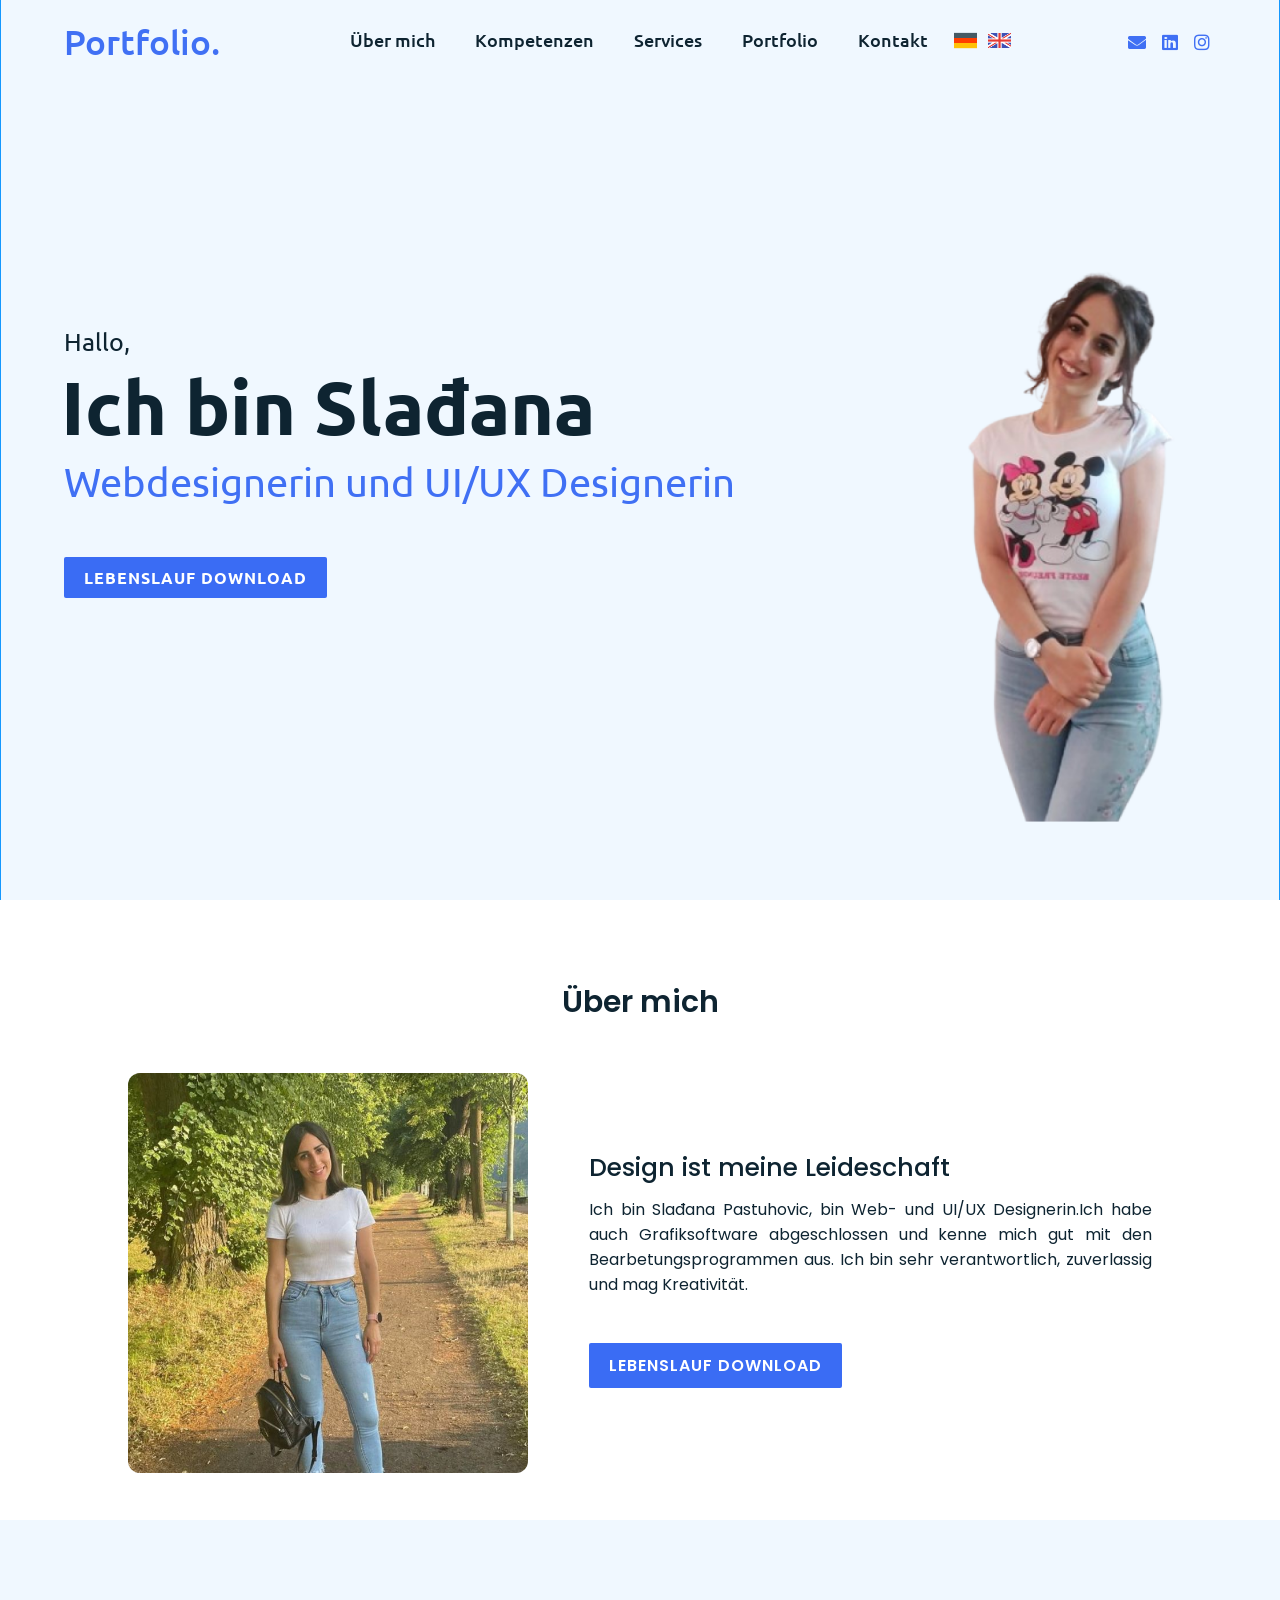
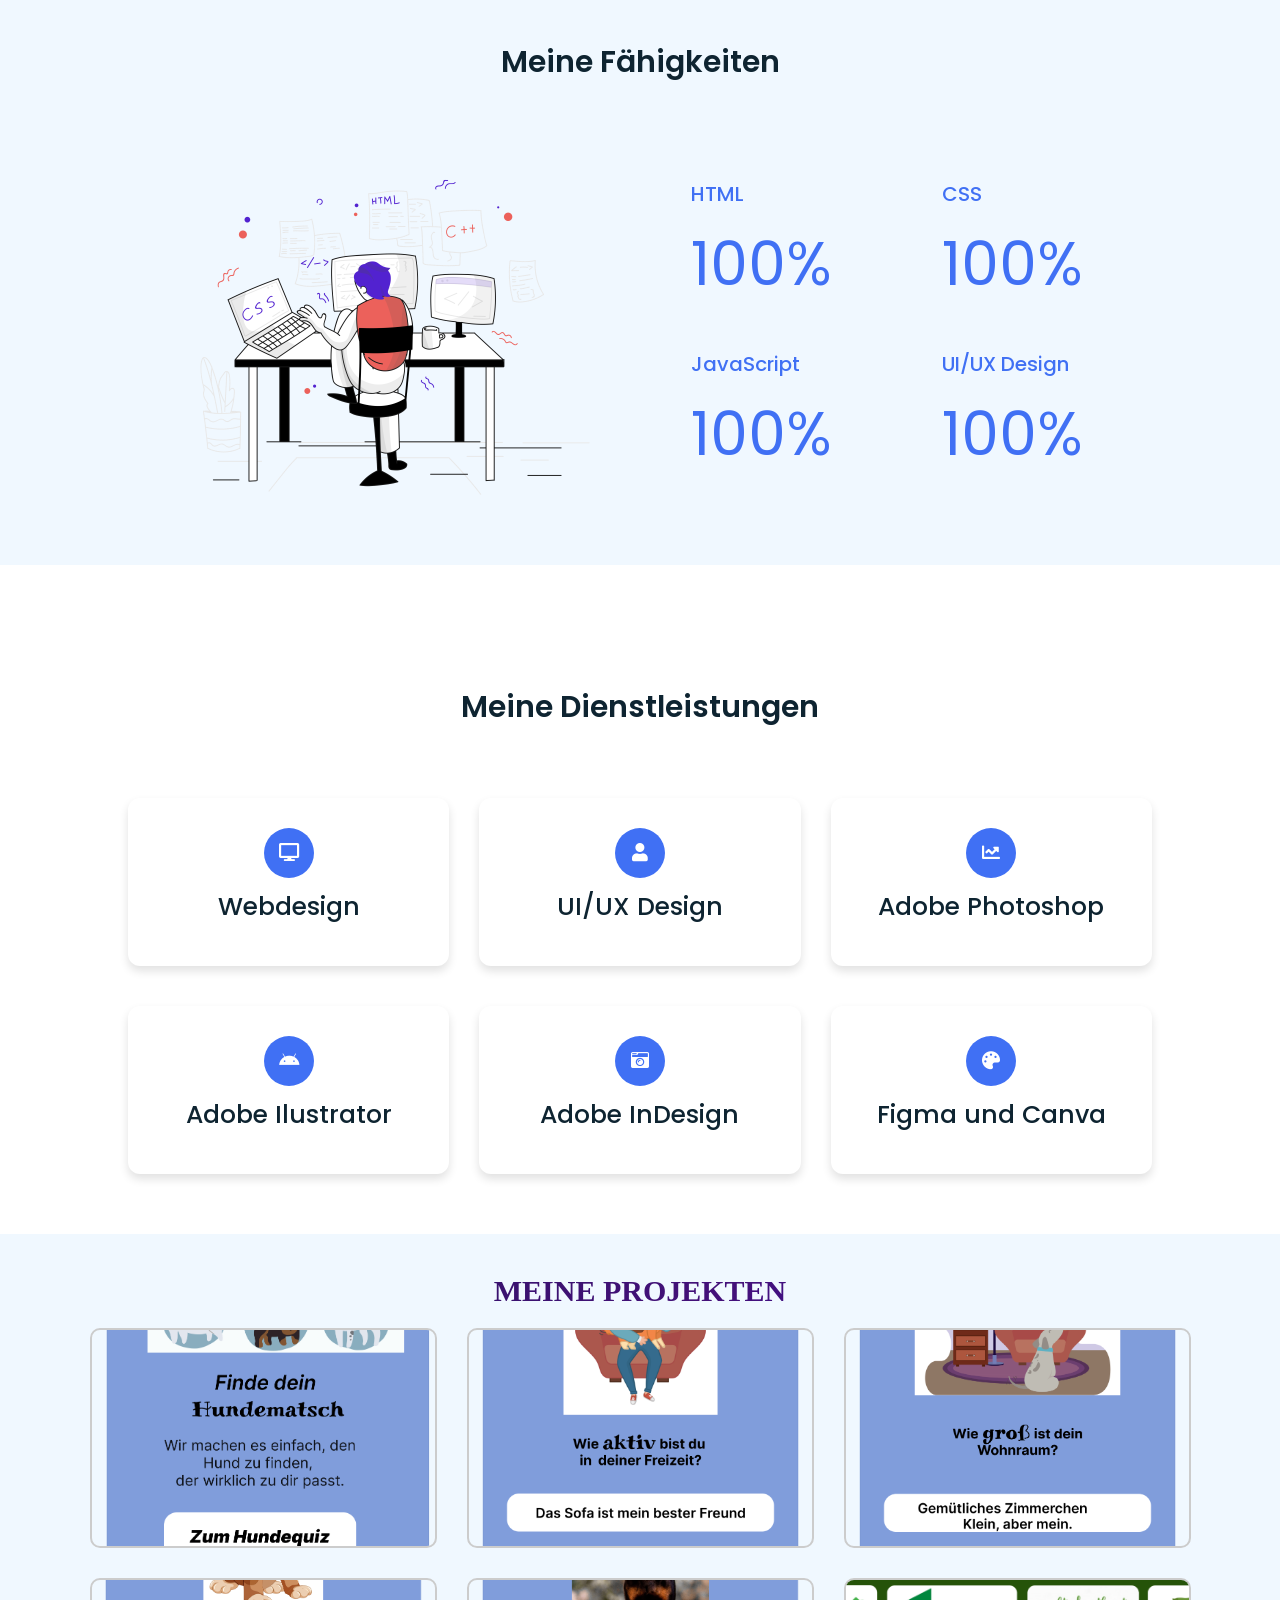
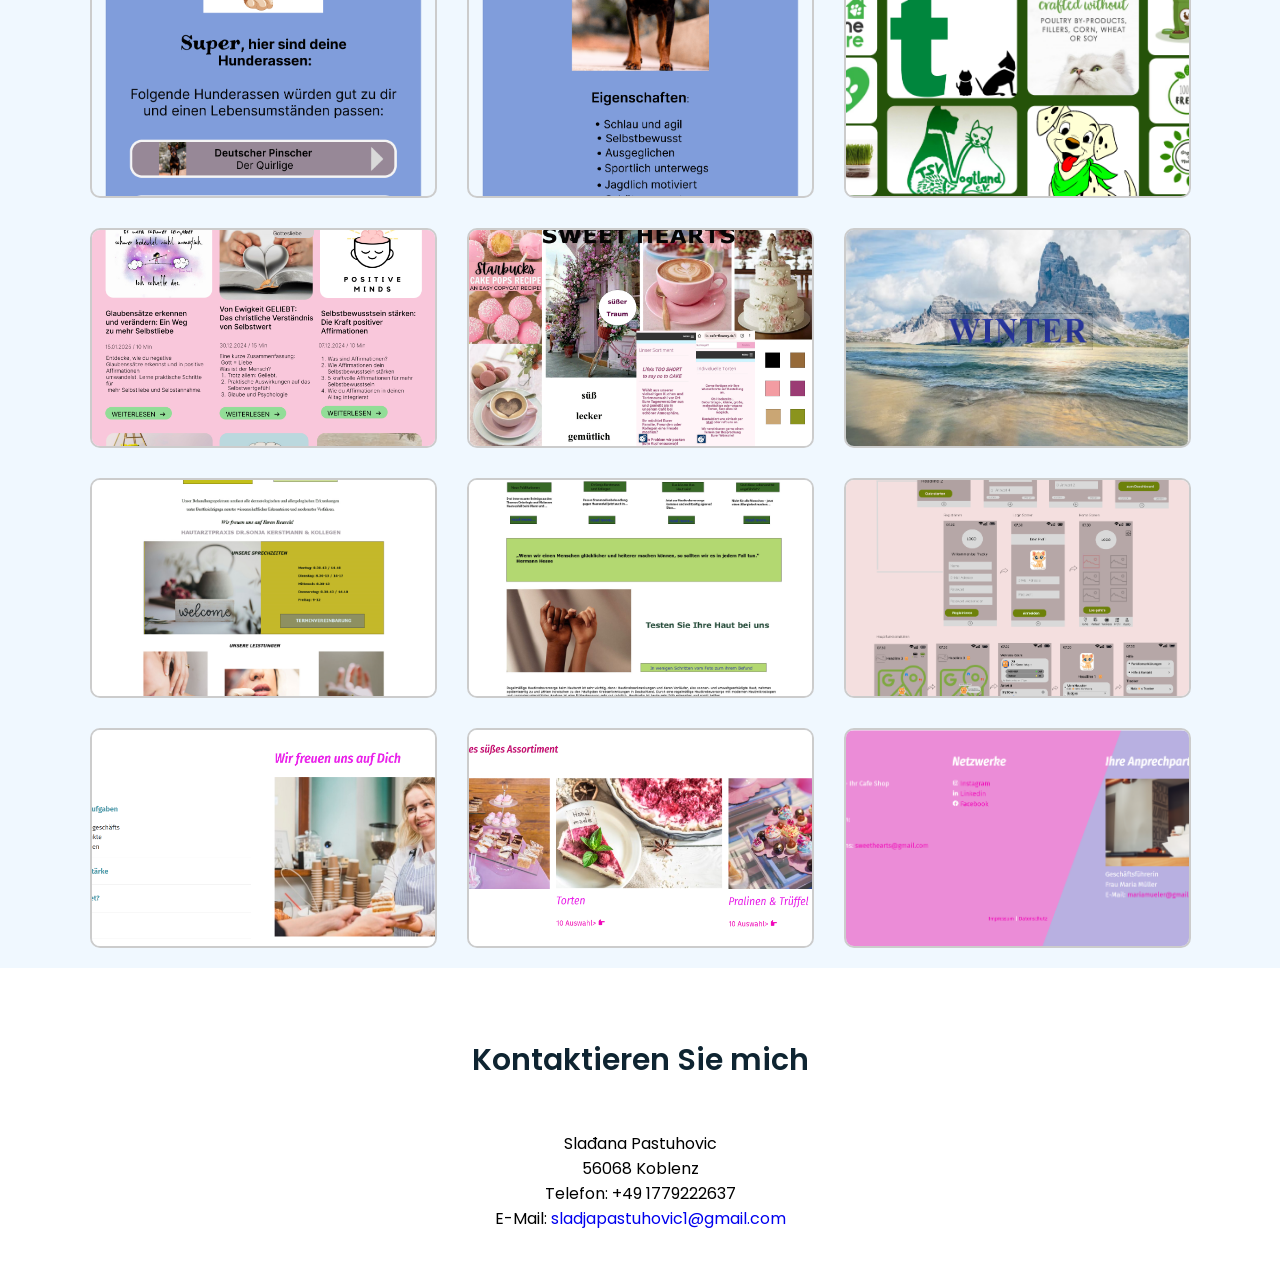
==== commit e738478a: "first commit" ====
--- a/index.html
+++ b/index.html
@@ -32,13 +32,19 @@
         <div class="cancel-btn">
           <i class="fas fa-times"></i>
           </div>
+          <div class="language-switch">
+            <img src="Images/deutsch.png" alt="German" id="de-btn" class="flag">
+            <img src="Images/englisch.png" alt="English" id="en-btn" class="flag">
+          </div>
       </ul>
       <div class="media-icons">
         <a href="mailto:sladjapastuhovic1@gmail.com"><i class="fas fa-envelope"></i></a>
         <a href="https://www.linkedin.com/in/sla%C4%91ana-pastuhovic-843a81268/"><i class="fab fa-linkedin"></i></a>
         <a href="https://www.instagram.com/sladjaa1993/"><i class="fab fa-instagram"></i></a>
       </div>
-    </div>
+     
+    </div>
+   
     <div class="menu-btn">
       <i class="fas fa-bars"></i>
     </div>
@@ -68,8 +74,7 @@
         </div>
         <div class="right">
           <div class="topic">Design ist meine Leideschaft</div>
-          <p>
-            Ich bin Slađana Pastuhovic, bin Web- und UI/UX Designerin. Ich habe auch Grafiksoftware abgeschlossen und kenne mich gut mit den Bearbetungsprogrammen aus.
+          <p>Ich bin Slađana Pastuhovic, bin Web- und UI/UX Designerin.Ich habe auch Grafiksoftware abgeschlossen und kenne mich gut mit den Bearbetungsprogrammen aus.
             Ich bin sehr verantwortlich, zuverlassig und mag Kreativität.
           </p>
           <div class="button">
--- a/style.css
+++ b/style.css
@@ -123,6 +123,19 @@
 .navbar .menu .menu-btn {
   color: #fff;
 }
+
+.flag {
+  width: 25px;
+  height: auto;
+  cursor: pointer;
+  transition: transform 0.3s;
+  margin-left:5px;
+}
+
+.flag:hover {
+  transform: scale(1.1);
+}
+
 
 /* HOME */
 .home {
@@ -464,6 +477,22 @@
   display: none;
 }
 
+
+/* Za mobilnu navigaciju kad je otvorena */
+@media (max-width: 768px) {
+  .menu ul {
+    flex-direction: column;
+    align-items: center;
+  }
+
+  .language-switch {
+    flex-direction: row;
+    justify-content: center;
+    padding-bottom: 20px;
+  }
+}
+
+
 /* Responsive Media Query */
 @media (max-width: 1190px) {
  
@@ -495,6 +524,7 @@
     transition: all 0.5s ease;
   }
 
+
   .navbar.active .menu {
     left: 0;
   }
@@ -507,7 +537,7 @@
   }
 
   nav.sticky .menu a:hover {
-    color: #202022;
+    color: #202122;
   }
 
   nav .navbar .media-icons {
@@ -559,8 +589,9 @@
   }
 }
 
-
 @media (max-width: 1000px) {
+
+
  
   .about .about-details {
     justify-content: center;
@@ -613,6 +644,7 @@
     width:90px;
     height:100px;
   }
+
 }
 
 @media (min-width:670px) and (max-width: 860px){
@@ -625,6 +657,7 @@
     font-size: 50px;
     color: #4070f4;
   }
+
 }
 
 
@@ -639,6 +672,17 @@
   color: #4070f4;
 }
 }
+@media (max-width: 768px) {
+  .flag {
+    justify-content: center;
+    margin-top: 20px;
+    padding-right: 0;
+    width:20px;
+    cursor: pointer;
+  }
+
+ 
+}
 
 
 @media (max-width: 500px) {
@@ -672,5 +716,7 @@
   max-width:350px;
   
 }
-
-}+}
+
+
+ 
